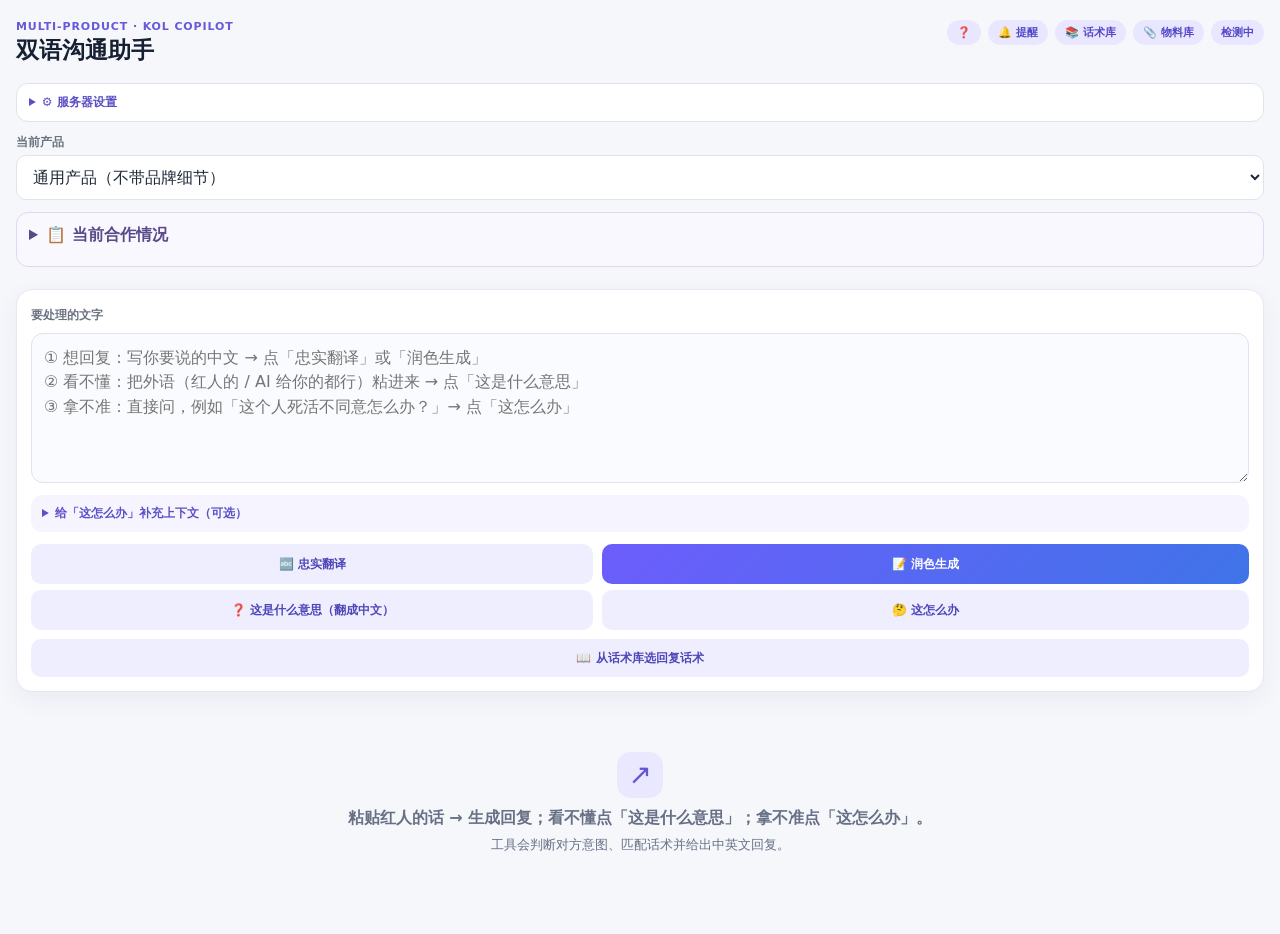
==== bilingual-extension/sidepanel.html @ 1e160b36 "回复改回"忠实翻译/润色生成"(不脑补)+这是什么意思=纯翻译 - 删"生成双语回复"(自动抓上下文会脑补)和"读取选中" - 换回「🔤忠实翻译」「📝润色生成」：只把你写的中文翻成外语，不自动抓对话、" ====
<!doctype html>
<html lang="zh-CN">
  <head>
    <meta charset="utf-8" />
    <meta name="viewport" content="width=device-width, initial-scale=1" />
    <title>KOL 双语沟通助手</title>
    <link rel="stylesheet" href="sidepanel.css" />
  </head>
  <body>
    <main>
      <header>
        <div>
          <p class="eyebrow">Multi-product · KOL Copilot</p>
          <h1>双语沟通助手</h1>
        </div>
        <div class="header-actions">
          <button id="open-guide" class="status archive-entry" title="新手怎么用">❓</button>
          <button id="open-reminders" class="status archive-entry" title="待回复 / 待跟进 / 待办提醒">🔔 提醒</button>
          <button id="open-archive" class="status archive-entry" title="查看已保存的话术库">📚 话术库</button>
          <button id="open-assets" class="status archive-entry" title="logo / 教程图 / 链接等物料">📎 物料库</button>
          <button id="service-status" class="status" title="点击重新检测">检测中</button>
        </div>
      </header>

      <details class="server-settings">
        <summary>⚙️ 服务器设置</summary>
        <label for="server-address">服务地址</label>
        <input id="server-address" type="text" placeholder="http://127.0.0.1:3210 或 http://你的VPS:3210" />
        <label for="server-token">团队口令（VPS 部署时填，本机单人可留空）</label>
        <input id="server-token" type="password" placeholder="团队共享口令" />
        <label for="server-admin">管理员口令（只有管理员填，填了才能编辑/删除话术）</label>
        <input id="server-admin" type="password" placeholder="留空＝普通成员，只能新增和查看" />
        <button id="save-server" type="button" class="primary">保存并连接</button>
        <p id="server-settings-status" class="template-status hidden"></p>
      </details>

      <div class="product-bar">
        <label for="product">当前产品</label>
        <select id="product">
          <option value="generic">通用产品（不带品牌细节）</option>
        </select>
      </div>

      <section id="guide-card" class="guide-card hidden">
        <div class="guide-head">
          <strong>👋 新手指引 · 这工具怎么用</strong>
          <button id="guide-dismiss" type="button">知道了</button>
        </div>
        <p class="guide-intro">顶部三个板块，按场景选：</p>
        <ul class="guide-tabs">
          <li><b>📥 红人来消息</b>：对方发消息来、你要回复时用。<br />粘贴红人消息 →（可选写一句「你想怎么回复」）→ 点「分析并建议回复」→ 复制外语回复发出。不满意用「让 AI 改这条」继续调。</li>
          <li><b>📤 我主动发</b>：你主动去联系红人时用。<br />从话术库选现成话术、或在「我想说…」写一句中文，让 AI 润色成双语。</li>
          <li><b>💬 问 AI</b>：像 ChatGPT 一样随便问。<br />翻译、砍价思路、合作流程、这句啥意思、这个红人值不值得合作……</li>
        </ul>
        <p class="guide-tip">顶部还有：<b>📚 话术库</b>（已存好的话术）、<b>📎 物料库</b>（logo / 教程图 / 链接）、<b>❓</b>（再看本指引）。<br />⚠️ 紫色「内部处理建议」是给你自己看的，<b>别发给红人</b>。</p>
      </section>

      <section id="reminder-panel" class="reminder-panel hidden">
        <div class="reminder-head">
          <strong>🔔 提醒</strong>
          <div>
            <button id="reminder-popout" type="button">🪟 弹出清单窗口</button>
            <button id="reminder-close" type="button">收起</button>
          </div>
        </div>

        <details class="reminder-settings">
          <summary>⚙️ 身份设置（认我方 vs 红人）</summary>
          <label for="my-product">我是哪个产品的（话术默认这个）</label>
          <select id="my-product"></select>
          <label for="my-handle">我的 IG 用户名（登录后可自动认出，也可手填）</label>
          <input id="my-handle" type="text" placeholder="例如 recco_anna" />
          <label for="product-prefixes">产品前缀清单（逗号分隔，用来认同事）</label>
          <input id="product-prefixes" type="text" placeholder="recco, rythmix, aicatch, vivavideo" />
          <label class="reminder-toggle"><input id="reminder-enabled" type="checkbox" checked /> 开启提醒采集（IG 私信页搭便车读屏）</label>
          <button id="save-reminder-settings" type="button" class="primary">保存设置</button>
          <p id="reminder-settings-status" class="template-status hidden"></p>
        </details>

        <div class="reminder-add reminder-smart">
          <input id="todo-smart" type="text" placeholder="打一句话，AI 帮你定时间：5天后小树枝交稿 / 明天下午3点催 @Anna" />
          <button id="add-todo-smart" type="button" class="primary">🪄 智能加</button>
        </div>
        <details class="todo-manual">
          <summary>或手动填</summary>
          <div class="reminder-add">
            <input id="todo-text" type="text" placeholder="事项，例如：给 @Anna 发新品" />
            <input id="todo-due" type="datetime-local" />
            <button id="add-todo" type="button" class="secondary">＋ 加待办</button>
          </div>
        </details>

        <div id="reminder-list" class="reminder-list">
          <p class="reminder-empty">暂无提醒。打开 IG 私信刷一刷，这里会自动出现「待回复 / 待跟进」。</p>
        </div>

        <details class="reminder-muted">
          <summary>🔕 已静音的群</summary>
          <div id="muted-list" class="muted-list"></div>
        </details>
      </section>

      <nav class="mode-tabs">
        <button id="tab-reactive" class="mode-tab active" type="button" data-mode="reactive">📥 红人来消息</button>
        <button id="tab-proactive" class="mode-tab" type="button" data-mode="proactive">📤 我主动发</button>
        <button id="tab-chat" class="mode-tab" type="button" data-mode="chat">💬 问 AI</button>
      </nav>

      <!-- ===================== 板块 A：红人来消息 ===================== -->
      <section id="panel-reactive" class="mode-panel">
        <details id="coop-card" class="coop-card">
          <summary>📋 当前合作情况</summary>

          <div class="coop-step">① 导入对话（像截图一样，一段段抓）</div>
          <p class="coop-tip">在 IG 里滚到对话最上面 → 点「抓取这屏」→ 往下滚一点 → 再点 → 一直到底。每点一次把这一屏加进来（重复的会自动去掉）。</p>
          <div class="coop-actions">
            <button id="coop-grab" type="button" class="primary">📸 抓取这屏</button>
            <button id="coop-clear" type="button" class="secondary">清空</button>
            <button id="coop-done" type="button" class="coop-done-btn">✅ 已完结·不再提醒</button>
          </div>
          <textarea id="coop-import" rows="4" placeholder="一段段抓进来的对话会显示在这（也可以自己复制粘贴）。"></textarea>

          <div class="coop-step">② 生成 / 更新进展</div>
          <div class="coop-actions">
            <button id="coop-refresh" type="button" class="primary">🔄 总结成进展清单</button>
            <span id="coop-meta" class="coop-meta"></span>
          </div>

          <div class="coop-step">
            ③ 合作进展
            <button id="coop-edit" type="button" class="coop-edit-btn">✏️ 改</button>
          </div>
          <div id="coop-rendered" class="coop-rendered"><span class="coop-empty">还没有进展，先抓取对话→总结。</span></div>
          <textarea id="coop-text" class="hidden" rows="9" placeholder="一行一条，开头用 ✅ 或 ⬜；改完点上面「✏️ 改」收起。"></textarea>
        </details>

        <section class="input-card">
          <label for="message">要处理的文字</label>
          <textarea id="message" rows="5" placeholder="① 想回复：写你要说的中文 → 点「忠实翻译」或「润色生成」&#10;② 看不懂：把外语（红人的 / AI 给你的都行）粘进来 → 点「这是什么意思」&#10;③ 拿不准：直接问，例如「这个人死活不同意怎么办？」→ 点「这怎么办」"></textarea>
          <input id="operator-goal" type="text" class="hidden" />
          <details class="context-box">
            <summary>给「这怎么办」补充上下文（可选）</summary>
            <label for="context">「这怎么办」会自动看当前对话；想更准可把对话粘进来</label>
            <textarea id="context" rows="4" placeholder="把对话整段复制粘贴到这里……（仅「这怎么办」用；翻译/生成不会自动抓上下文）"></textarea>
          </details>
          <div class="button-row">
            <button id="do-faithful" class="secondary">🔤 忠实翻译</button>
            <button id="do-polish" class="primary">📝 润色生成</button>
          </div>
          <div class="button-row ask-row">
            <button id="ask-meaning" class="secondary">❓ 这是什么意思（翻成中文）</button>
            <button id="ask-howto" class="secondary">🤔 这怎么办</button>
          </div>
          <button id="open-playbook-reactive" class="secondary playbook-entry" type="button">📖 从话术库选回复话术</button>
          <p id="request-error" class="request-error hidden"></p>
          <section id="ask-answer" class="ask-answer hidden">
            <div class="card-heading">
              <span class="card-label">🤖 AI 回答</span>
              <button id="ask-copy" class="secondary" type="button">复制</button>
            </div>
            <div id="ask-answer-text" class="ask-answer-text"></div>
          </section>
        </section>

        <section id="empty-state" class="empty-state">
          <div class="empty-icon">↗</div>
          <p>粘贴红人的话 → 生成回复；看不懂点「这是什么意思」；拿不准点「这怎么办」。</p>
          <small>工具会判断对方意图、匹配话术并给出中英文回复。</small>
        </section>

        <section id="result" class="result hidden">
          <!-- 1. 双语回复（置顶 · 左右分屏 · 选句高亮） -->
          <article class="card bilingual-card">
            <div class="card-heading">
              <span class="card-label">双语回复</span>
              <div class="heading-buttons">
                <button class="save-trigger secondary" type="button">保存为话术</button>
                <button data-copy-value="reply-target">复制外语</button>
              </div>
            </div>
            <div class="bi-split-head"><span>外语（可改）</span><span>中文对照</span></div>
            <div id="bi-split" class="bi-split"></div>
            <div class="reply-toolbar">
              <label class="reply-language-label">回复语言
                <select id="reply-language" class="reply-language-select">
                  <option value="">自动（跟随红人语言）</option>
                  <option value="英语">英语</option>
                  <option value="日语">日语</option>
                  <option value="韩语">韩语</option>
                  <option value="繁体中文">繁中（台湾）</option>
                  <option value="土耳其语">土耳其语</option>
                  <option value="西班牙语">西班牙语</option>
                  <option value="葡萄牙语">葡萄牙语</option>
                  <option value="意大利语">意大利语</option>
                  <option value="德语">德语</option>
                  <option value="法语">法语</option>
                  <option value="俄语">俄语</option>
                  <option value="阿拉伯语">阿拉伯语</option>
                  <option value="泰语">泰语</option>
                </select>
              </label>
            </div>
            <!-- 数据载体（隐藏）：供复制/保存/改写复用 -->
            <textarea id="reply-target" class="hidden"></textarea>
            <textarea id="reply-zh" class="hidden"></textarea>
          </article>

          <!-- 2. 改写 / 写中文意图（合并原来的润色 + 逐句改） -->
          <article class="card rewrite-card">
            <span class="card-label">想改？写一句（中文）</span>
            <textarea id="rewrite-box" rows="2" placeholder="例如：太长了精简一点 / 语气更热情 / 主语翻反了，是对方让我发发票 / 别提价格。也可以直接写你的中文意图让 AI 生成。"></textarea>
            <button id="rewrite-go" class="editor-tool primary">让 AI 改 / 生成双语</button>
            <p id="rewrite-status" class="refine-status hidden"></p>
          </article>

          <!-- 3. 分析 & 内部提醒（后台加载 · 默认折叠在下） -->
          <details id="analysis-block" class="analysis-block hidden">
            <summary id="analysis-summary">识别 & 内部提醒</summary>

            <div class="summary-grid">
              <article><span>识别语言</span><strong id="language"></strong></article>
              <article><span>合作阶段</span><strong id="stage"></strong></article>
            </div>

            <article class="card">
              <span class="card-label">对方意图</span>
              <h2 id="intent"></h2>
              <p id="interpretation"></p>
              <p id="implied-meaning" class="implied-meaning"></p>
            </article>

            <article id="mentioned-items-card" class="mentioned-card hidden">
              <span class="card-label">对方新提到的事项</span>
              <div id="mentioned-items"></div>
            </article>

            <article id="internal-guidance" class="internal-card">
              <div class="internal-heading">
                <span id="internal-level">内部处理建议</span>
                <strong>禁止外发</strong>
              </div>
              <p id="internal-explanation"></p>
              <div id="tl-question-box" class="internal-section hidden">
                <span>建议询问 TL</span>
                <p id="tl-question"></p>
                <button data-copy="tl-question">复制给 TL</button>
              </div>
              <div id="temporary-reply-box" class="internal-section hidden">
                <span>等待确认期间，可先回复红人</span>
                <p id="temporary-reply-target"></p>
                <small id="temporary-reply-chinese"></small>
                <button data-copy="temporary-reply-target">复制临时回复</button>
              </div>
              <ul id="operator-reminders"></ul>
            </article>

            <article class="risk-card">
              <span>发送前风险</span>
              <p id="risk"></p>
            </article>

            <details class="card alternatives">
              <summary>查看备选回复</summary>
              <p id="alternative-target"></p>
              <div class="divider"></div>
              <p id="alternative-zh"></p>
            </details>

            <article id="missing-card" class="card hidden">
              <span class="card-label">需要填写的变量</span>
              <ul id="missing-information"></ul>
            </article>
          </details>

          <section class="archive-actions">
            <button id="save-scenario" class="primary">保存为确认话术</button>
          </section>
        </section>
      </section>

      <!-- ===================== 板块 B：我主动发 ===================== -->
      <section id="panel-proactive" class="mode-panel hidden">
        <div class="proactive-language-bar">
          <label for="target-language">输出语言</label>
          <select id="target-language" class="language-select">
            <option value="英语">英语</option>
            <option value="日语">日语</option>
            <option value="韩语">韩语</option>
            <option value="繁体中文">繁中（台湾）</option>
            <option value="土耳其语">土耳其语</option>
            <option value="西班牙语">西班牙语</option>
            <option value="葡萄牙语">葡萄牙语</option>
            <option value="意大利语">意大利语</option>
            <option value="德语">德语</option>
            <option value="法语">法语</option>
            <option value="俄语">俄语</option>
            <option value="阿拉伯语">阿拉伯语</option>
            <option value="泰语">泰语</option>
          </select>
        </div>

        <section class="free-intent-card">
          <span class="card-label">我想说……</span>
          <textarea id="free-intent" rows="4" placeholder="写你想说的话。已经是成稿就用「忠实翻译」；只是大概意思就用「润色生成」让 AI 加工"></textarea>
          <div class="button-row">
            <button id="free-faithful" class="secondary">忠实翻译</button>
            <button id="generate-free" class="primary">润色生成</button>
          </div>
          <small class="editor-tip">忠实翻译＝一字不改照翻（不加问候/收尾）；润色生成＝AI 加工成自然口语回复。</small>
          <p id="free-status" class="template-status hidden"></p>
        </section>

        <details class="template-fold">
          <summary>📖 从话术库选话术（点开）</summary>

          <section class="quick-template-card">
            <span class="card-label">按场景生成</span>
            <div class="template-select-grid">
              <div>
                <label for="template-category-select">场景分类</label>
                <select id="template-category-select"></select>
              </div>
              <div>
                <label for="template-select">具体话术</label>
                <select id="template-select"></select>
              </div>
            </div>
            <p id="template-description" class="template-description"></p>
            <div id="template-variables" class="template-variables hidden"></div>
            <button id="generate-template" class="primary generate-template hidden">生成这条话术</button>
            <p id="template-status" class="template-status hidden"></p>
          </section>

          <section class="free-intent-card">
            <span class="card-label">从已存话术原文里挑</span>
            <button id="open-playbook-proactive" class="primary" type="button">📖 打开话术库选话术</button>
          </section>
        </details>

        <section id="result-pro" class="result hidden">
          <article class="card reply-card">
            <div class="card-heading">
              <span class="card-label">外语回复</span>
              <div class="heading-buttons">
                <button class="save-trigger-pro secondary" type="button">保存为话术</button>
                <button data-copy-value="reply-target-pro">复制</button>
              </div>
            </div>
            <textarea id="reply-target-pro" class="reply-editor" rows="6" placeholder="外语回复"></textarea>
            <button id="translate-pro" class="editor-tool">外语 → 中文回译核对</button>
          </article>

          <article class="card">
            <div class="card-heading">
              <span class="card-label">中文对照（核对用）</span>
              <button data-copy-value="reply-zh-pro">复制</button>
            </div>
            <textarea id="reply-zh-pro" class="reply-editor" rows="6" placeholder="中文对照"></textarea>
          </article>

          <article class="card rewrite-card">
            <span class="card-label">想改？告诉 AI 怎么改</span>
            <textarea id="rewrite-box-pro" rows="2" placeholder="例如：太长了精简一点 / 语气更热情 / 换个说法 / 别提价格"></textarea>
            <button id="rewrite-go-pro" class="editor-tool primary">让 AI 改这条</button>
            <p id="rewrite-status-pro" class="refine-status hidden"></p>
          </article>

          <article id="missing-card-pro" class="card hidden">
            <span class="card-label">需要填写的变量</span>
            <ul id="missing-information-pro"></ul>
          </article>

          <p class="reply-hint">发送前请点「外语 → 中文回译核对」，确认外语意思没有出错。</p>
        </section>
      </section>

      <!-- ===================== 板块 C：问 AI ===================== -->
      <section id="panel-chat" class="mode-panel hidden">
        <div id="chat-messages" class="chat-messages">
          <p class="chat-hint">问我任何问题：翻译、砍价思路、合作流程、某句话怎么说、某个红人值不值得合作……像聊天一样问就行。</p>
        </div>
        <textarea id="chat-input" rows="3" placeholder="例如：泰语里委婉拒绝涨价怎么说？这条红人消息是什么意思？"></textarea>
        <div class="button-row">
          <button id="chat-clear" class="secondary" type="button">清空</button>
          <button id="chat-send" class="primary" type="button">发送</button>
        </div>
      </section>

      <section id="assets-panel" class="archive-panel hidden">
        <div class="card-heading">
          <div>
            <span class="card-label">物料库</span>
            <h2>logo / 教程图 / 链接</h2>
          </div>
          <button id="new-asset" class="secondary" type="button">+ 上传物料</button>
        </div>
        <select id="assets-product"></select>
        <div id="asset-form" class="archive-new-form hidden"></div>
        <div id="assets-list"></div>
      </section>

      <!-- ===================== 共用：话术库 + 保存弹窗 ===================== -->
      <section id="archive-panel" class="archive-panel hidden">
        <div class="card-heading">
          <div>
            <span class="card-label">话术库</span>
            <h2>已确认场景</h2>
          </div>
          <div class="heading-buttons">
            <button id="new-archive" class="secondary" type="button">+ 新增</button>
            <button id="import-archive" class="secondary" type="button">导入</button>
            <button id="export-archive" class="secondary" type="button">导出备份</button>
          </div>
        </div>
        <input id="import-file" type="file" accept="application/json,.json" hidden />
        <input id="archive-search" type="search" placeholder="搜索场景、回复或备注" />
        <div id="new-archive-form" class="archive-new-form hidden"></div>
        <div id="archive-list"></div>
      </section>

      <dialog id="playbook-dialog">
        <div class="playbook-head">
          <h2>选话术</h2>
          <button id="playbook-close" class="secondary" type="button">关闭</button>
        </div>
        <div class="playbook-filters">
          <select id="playbook-product"></select>
          <select id="playbook-stage"></select>
        </div>
        <input id="playbook-search" class="playbook-search" type="search" placeholder="搜场景或内容关键词" />
        <div id="playbook-list" class="playbook-list"></div>
      </dialog>

      <dialog id="save-dialog">
        <form method="dialog" id="save-form">
          <h2>保存为确认话术</h2>
          <div id="save-preview" class="save-preview">
            <span class="save-preview-label">本次将保存以下内容</span>
            <dl>
              <dt>外语回复</dt>
              <dd id="preview-target">—</dd>
              <dt>中文回复</dt>
              <dd id="preview-chinese">—</dd>
            </dl>
          </div>
          <label for="scene-name">场景名称</label>
          <input id="scene-name" required placeholder="例如：突然要求提供付款结算文件" />
          <label for="scene-notes">运营备注</label>
          <textarea id="scene-notes" rows="3" placeholder="TL 最终确认、适用条件或注意事项"></textarea>
          <div class="dialog-actions">
            <button id="cancel-save" type="button" class="secondary">取消</button>
            <button id="confirm-save" value="default" class="primary">确认保存</button>
          </div>
        </form>
      </dialog>
    </main>
    <script src="knowledge.js"></script>
    <script src="sidepanel.js"></script>
  </body>
</html>
---- bilingual-extension/sidepanel.css ----
:root {
  color-scheme: light;
  font-family: Inter, "PingFang SC", "Microsoft YaHei", system-ui, sans-serif;
  color: #172033;
  background: #f5f7fb;
}

* { box-sizing: border-box; }
body { margin: 0; min-width: 320px; }
main { padding: 20px 16px 32px; }
header { display: flex; align-items: flex-start; justify-content: space-between; margin-bottom: 18px; }
.eyebrow { margin: 0 0 4px; color: #6759d9; font-size: 11px; font-weight: 800; letter-spacing: .08em; text-transform: uppercase; }
h1 { margin: 0; font-size: 23px; line-height: 1.2; }
.header-actions { display: flex; gap: 7px; align-items: center; }
.server-settings { margin-bottom: 12px; padding: 10px 12px; border: 1px solid #dfe3ed; border-radius: 12px; background: #fff; }
.server-settings summary { cursor: pointer; color: #5b50c6; font-size: 12px; font-weight: 700; }
.server-settings label { display: block; margin-top: 10px; }
.server-settings button { width: 100%; min-height: 38px; margin-top: 4px; }
.product-bar { margin-bottom: 12px; }
.product-bar label { display: block; margin-bottom: 4px; }
.product-bar select { margin: 0; }
.mode-tabs { display: grid; grid-template-columns: 1fr 1fr 1fr; gap: 5px; margin-bottom: 14px; padding: 4px; border-radius: 13px; background: #ecebff; }
.mode-tab { min-height: 40px; padding: 0 4px; color: #6b6593; background: transparent; font-size: 12px; }
.mode-tab.active { color: #4034a6; background: #fff; box-shadow: 0 4px 12px rgba(40,49,82,.1); }
.mode-panel { display: grid; gap: 12px; }
.guide-card { padding: 13px 14px; border: 1px solid #cfe0ff; border-radius: 14px; background: linear-gradient(180deg,#f3f8ff,#eef4ff); }
.guide-head { display: flex; align-items: center; justify-content: space-between; }
.guide-head strong { font-size: 14px; color: #2b4a7a; }
.guide-head button { padding: 6px 11px; color: #fff; background: linear-gradient(135deg,#6d5dfc,#3f74e8); border-radius: 9px; }
.guide-card ol { margin: 9px 0 0; padding-left: 20px; }
.guide-card li { margin: 5px 0; font-size: 12.5px; line-height: 1.55; color: #2c3852; }
.guide-intro { margin: 9px 0 0; color: #2b4a7a; font-size: 12.5px; font-weight: 700; }
.guide-tabs { margin: 6px 0 0; padding-left: 18px; }
.guide-tabs li { margin: 7px 0; font-size: 12.5px; line-height: 1.55; color: #2c3852; }
.guide-tip { margin: 9px 0 0; padding-top: 9px; border-top: 1px dashed #c3d6f5; color: #4a5874; font-size: 11.5px; line-height: 1.6; }
.proactive-language-bar { display: flex; align-items: center; gap: 10px; padding: 10px 12px; border: 1px solid #dcd8ff; border-radius: 13px; background: #faf9ff; }
.proactive-language-bar label { flex-shrink: 0; }
.proactive-language-bar select { margin: 0; }
.free-intent-card { padding: 14px; border: 1px solid #dcd8ff; border-radius: 16px; background: linear-gradient(180deg,#fff,#faf9ff); box-shadow: 0 8px 24px rgba(40,49,82,.06); }
.free-intent-card h2 { margin: 4px 0 8px; font-size: 16px; }
.free-intent-card button { width: 100%; min-height: 40px; }
.reply-hint { margin: 4px 2px 0; color: #81879a; font-size: 11px; line-height: 1.5; }
.goal-label { display: block; margin-top: 2px; }
.refine-card { border-color: #cfe3ff; background: linear-gradient(180deg,#fff,#f5f9ff); }
.refine-card textarea { margin: 9px 0 8px; }
.refine-card .editor-tool { width: 100%; min-height: 38px; }
.refine-status { margin: 8px 0 0; font-size: 12px; color: #137344; font-weight: 700; line-height: 1.5; }
.refine-status.error { color: #b42318; }
.reply-editor.flash { border-color: #7769ea; box-shadow: 0 0 0 3px rgba(119,105,234,.28); }
.chat-messages { min-height: 220px; max-height: 56vh; overflow-y: auto; padding: 12px; border: 1px solid #e5e8f1; border-radius: 14px; background: #fff; }
.chat-hint { margin: 0; color: #858196; font-size: 12px; line-height: 1.6; }
.chat-bubble { max-width: 88%; margin: 8px 0; padding: 9px 12px; border-radius: 13px; font-size: 13px; line-height: 1.6; white-space: pre-wrap; word-break: break-word; }
.chat-bubble.user { margin-left: auto; color: #fff; background: linear-gradient(135deg,#6d5dfc,#3f74e8); border-bottom-right-radius: 4px; }
.chat-bubble.assistant { margin-right: auto; color: #2c3852; background: #f1f2f8; border-bottom-left-radius: 4px; }
.align-list { margin-top: 4px; }
.align-row { display: grid; grid-template-columns: 1fr 1fr; gap: 8px; margin-top: 5px; padding: 8px 9px; border-radius: 9px; background: #f5f6fa; transition: background .12s; }
.align-row:first-child { margin-top: 6px; }
.align-row:hover { background: #e6eefb; }
.align-target { margin: 0; color: #20283a; font-size: 12.5px; line-height: 1.5; }
.align-chinese { margin: 0; padding: 1px 4px; border-radius: 5px; color: #5b6478; font-size: 12px; line-height: 1.5; transition: background .12s, color .12s, box-shadow .12s; }
.align-row:hover .align-chinese { color: #5a4a12; background: #fff4cc; box-shadow: 0 0 0 2px #ffe49e; }
.align-head { background: transparent; padding-bottom: 2px; }
.align-head:hover { background: transparent; }
.align-head .align-target, .align-head .align-chinese { color: #6b7280; font-size: 11px; font-weight: 700; }
.align-head:hover .align-chinese { color: #6b7280; background: transparent; box-shadow: none; }
.more-tools > summary { cursor: pointer; padding: 11px 14px; border: 1px solid #dcd8ff; border-radius: 14px; background: #faf9ff; color: #5b50c6; font-size: 13px; font-weight: 700; }
.more-tools[open] > summary { margin-bottom: 10px; }
.more-tools > article { margin-top: 10px; }
.more-tools > article:first-of-type { margin-top: 0; }
.status { padding: 7px 10px; border-radius: 999px; background: #e9e7ff; color: #5448c8; font-size: 11px; font-weight: 700; }
.archive-entry { cursor: pointer; }
.status.online { background: #e2f8ec; color: #137344; }
.status.offline { background: #fff0e8; color: #a64918; }
.input-card, .card, .summary-grid article { border: 1px solid #e5e8f1; border-radius: 16px; background: #fff; box-shadow: 0 8px 24px rgba(40,49,82,.06); }
.input-card { padding: 14px; }
.quick-template-card { margin-bottom: 12px; padding: 14px; border: 1px solid #dcd8ff; border-radius: 16px; background: linear-gradient(180deg,#fff,#faf9ff); box-shadow: 0 8px 24px rgba(40,49,82,.06); }
.quick-template-card h2 { margin: 4px 0 0; font-size: 16px; }
.language-select { width: auto; min-width: 88px; margin: 0; padding: 8px 9px; font-size: 11px; }
.template-select-grid { display: grid; grid-template-columns: 1fr 1fr; gap: 8px; margin-top: 12px; }
.template-select-grid label { display: block; margin-bottom: 4px; }
.template-select-grid select { margin: 0; padding: 9px; font-size: 11px; }
.template-description { min-height: 17px; margin: 8px 2px 0; color: #858196; font-size: 10px; line-height: 1.45; }
.template-variables { margin-top: 10px; padding: 10px; border-radius: 11px; background: #f6f5ff; }
.template-variables label { display: block; margin-top: 7px; }
.template-variables label:first-child { margin-top: 0; }
.template-variables input { margin-bottom: 5px; background: #fff; }
.generate-template { width: 100%; min-height: 40px; margin-top: 9px; }
.template-status { margin: 8px 0 0; color: #70689a; font-size: 11px; line-height: 1.4; }
.ask-card { margin-top: 12px; padding: 14px; border: 1px solid #dcd8ff; border-radius: 16px; background: #fff; box-shadow: 0 8px 24px rgba(40,49,82,.06); }
.ask-card small { color: #8a8fa1; font-size: 10px; }
.ask-button { width: 100%; min-height: 38px; }
.ask-answer { margin: 11px 0 0; padding: 11px; border-radius: 11px; background: #f5f4ff; color: #30384d; font-size: 13px; line-height: 1.65; white-space: pre-wrap; }
label, .card-label, .summary-grid span, .risk-card span { color: #6b7280; font-size: 12px; font-weight: 700; }
textarea { display: block; width: 100%; margin: 9px 0 12px; padding: 12px; resize: vertical; border: 1px solid #dfe3ed; border-radius: 12px; outline: none; color: #20283a; background: #fafbfe; font: inherit; line-height: 1.55; }
textarea:focus { border-color: #7769ea; box-shadow: 0 0 0 3px rgba(119,105,234,.12); }
input { width: 100%; margin: 7px 0 12px; padding: 11px 12px; border: 1px solid #dfe3ed; border-radius: 10px; outline: none; font: inherit; }
select { width: 100%; margin: 7px 0 12px; padding: 11px 12px; border: 1px solid #dfe3ed; border-radius: 10px; background: #fff; color: #20283a; font: inherit; }
input:focus { border-color: #7769ea; box-shadow: 0 0 0 3px rgba(119,105,234,.12); }
.context-box { margin: 0 0 12px; padding: 10px 11px; border-radius: 11px; background: #f6f5ff; }
.context-box summary, .alternatives summary { cursor: pointer; color: #5b50c6; font-size: 12px; font-weight: 700; }
.context-box label { display: block; margin-top: 10px; }
.context-box textarea { background: #fff; }
.button-row { display: grid; grid-template-columns: 1fr 1.15fr; gap: 9px; }
button { border: 0; border-radius: 10px; cursor: pointer; font: 700 12px/1 system-ui, sans-serif; }
.button-row button { min-height: 40px; padding: 0 10px; }
.primary { color: #fff; background: linear-gradient(135deg, #6d5dfc, #3f74e8); }
.secondary { color: #4f46b8; background: #efeeff; }
.empty-state { padding: 48px 18px; text-align: center; color: #687086; }
.empty-state p { margin: 10px 0 5px; font-weight: 700; }
.empty-icon { margin: auto; width: 46px; height: 46px; border-radius: 14px; color: #6256d6; background: #eae8ff; font-size: 28px; line-height: 46px; }
.result { display: grid; gap: 11px; margin-top: 14px; }
.hidden { display: none; }
.request-error { margin: 10px 2px 0; color: #b42318; font-size: 12px; line-height: 1.45; }
.summary-grid { display: grid; grid-template-columns: 1fr 1fr; gap: 10px; }
.summary-grid article { padding: 12px; }
.summary-grid strong { display: block; margin-top: 5px; font-size: 13px; }
.card { padding: 14px; }
.card h2 { margin: 7px 0 8px; font-size: 15px; }
.card p, .risk-card p { margin: 7px 0 0; font-size: 13px; line-height: 1.65; white-space: pre-wrap; }
.reply-card { border-color: #dcd8ff; background: linear-gradient(180deg, #fff, #faf9ff); }
.reply-editor { min-height: 118px; margin-bottom: 8px; background: #fff; }
.editor-tool { width: 100%; min-height: 38px; padding: 0 10px; color: #5b50c6; background: #efedff; }
.editor-tool.primary { color: #fff; background: linear-gradient(135deg, #6d5dfc, #3f74e8); }
.editor-tip { display: block; margin-top: 7px; color: #81879a; font-size: 10px; line-height: 1.45; }
.card-heading { display: flex; align-items: center; justify-content: space-between; gap: 8px; }
.card-heading button { padding: 6px 9px; color: #5b50c6; background: #efedff; }
.heading-buttons { display: flex; gap: 6px; flex-shrink: 0; flex-wrap: wrap; justify-content: flex-end; }
.archive-new-form { margin: 4px 0 10px; }
.playbook-entry { width: 100%; min-height: 38px; margin-top: 9px; }
#playbook-dialog { width: min(420px, calc(100vw - 24px)); max-height: 86vh; padding: 16px; overflow-y: auto; }
.playbook-head { display: flex; align-items: center; justify-content: space-between; }
.playbook-head h2 { margin: 0; font-size: 18px; }
.playbook-head button { padding: 6px 12px; }
.playbook-filters { display: grid; grid-template-columns: 1fr 1fr; gap: 8px; margin: 12px 0 8px; }
.playbook-filters select { margin: 0; }
.playbook-search { margin: 0 0 12px; }
.playbook-langs { display: flex; flex-wrap: wrap; gap: 6px; margin: 8px 0; }
.lang-chip { padding: 6px 11px; color: #5b50c6; background: #efedff; border-radius: 999px; }
.lang-chip.active { color: #fff; background: linear-gradient(135deg, #6d5dfc, #3f74e8); }
.playbook-vars { margin: 6px 0; padding: 10px; border-radius: 11px; background: #f6f5ff; }
.playbook-vars label { display: block; margin-top: 7px; }
.playbook-vars label:first-child { margin-top: 0; }
.playbook-vars input { margin-bottom: 4px; background: #fff; }
.playbook-preview { margin: 8px 0; padding: 10px; max-height: 200px; overflow-y: auto; border-radius: 10px; background: #f5f6fa; color: #30384d; font-size: 12px; line-height: 1.6; white-space: pre-wrap; }
.heading-buttons .save-trigger { color: #4f46b8; background: #e6e3ff; }
.reply-toolbar { display: flex; gap: 8px; align-items: flex-end; }
.reply-toolbar .editor-tool { flex: 1; }
.reply-language-label { display: flex; flex-direction: column; gap: 4px; flex-shrink: 0; font-size: 10px; }
.reply-language-select { width: auto; min-width: 120px; margin: 0; padding: 8px 9px; font-size: 11px; }
.save-preview { margin: 0 0 14px; padding: 11px; border-radius: 11px; background: #f5f4ff; }
.save-preview-label { color: #6b7280; font-size: 11px; font-weight: 700; }
.save-preview dl { margin: 8px 0 0; }
.save-preview dt { color: #6b7280; font-size: 11px; font-weight: 700; }
.save-preview dd { margin: 3px 0 9px; color: #30384d; font-size: 12px; line-height: 1.5; max-height: 66px; overflow-y: auto; white-space: pre-wrap; }
.save-preview dd:last-child { margin-bottom: 0; }
.risk-card { padding: 13px 14px; border: 1px solid #f2d68d; border-radius: 14px; background: #fff9e9; }
.risk-card span { color: #8b6414; }
.implied-meaning { padding: 9px 10px; border-radius: 10px; background: #f5f6fa; color: #4b5565; }
.mentioned-card { padding: 14px; border: 1px solid #f0cf8c; border-radius: 14px; background: #fffbef; }
.mentioned-item { margin-top: 10px; padding-top: 10px; border-top: 1px dashed #e4c477; }
.mentioned-item:first-child { border-top: 0; padding-top: 0; }
.mentioned-item h3 { margin: 0 0 5px; color: #5d4616; font-size: 14px; }
.mentioned-item p { margin: 4px 0; color: #555d6e; font-size: 12px; line-height: 1.55; }
.mentioned-item .context-status { color: #9a6511; font-weight: 700; }
.internal-card { padding: 14px; border: 1px solid #f0bd69; border-radius: 14px; background: #fff8e8; }
.internal-card.block { border-color: #e68a85; background: #fff0ef; }
.internal-card.info { border-color: #a9c8ed; background: #f0f7ff; }
.internal-heading { display: flex; align-items: center; justify-content: space-between; }
.internal-heading span { color: #805b16; font-size: 12px; font-weight: 800; }
.internal-heading strong { padding: 4px 7px; border-radius: 7px; background: #2f3542; color: #fff; font-size: 10px; }
.internal-card > p, .internal-section p { margin: 8px 0; font-size: 13px; line-height: 1.6; }
.internal-section { margin-top: 11px; padding-top: 11px; border-top: 1px dashed rgba(128,91,22,.3); }
.internal-section span { color: #805b16; font-size: 12px; font-weight: 800; }
.internal-section small { display: block; margin: 7px 0; color: #596174; line-height: 1.5; }
.internal-section button { padding: 7px 9px; color: #805b16; background: #f5dfae; }
#operator-reminders { margin: 9px 0 0; padding-left: 18px; font-size: 12px; line-height: 1.6; }
.archive-actions { display: grid; grid-template-columns: 1.15fr 1fr; gap: 9px; }
.archive-actions button { min-height: 40px; }
.archive-panel { margin-top: 14px; padding: 14px; border: 1px solid #dfe3ed; border-radius: 16px; background: #fff; }
.archive-panel h2 { margin: 4px 0 0; font-size: 16px; }
.archive-item { margin-top: 10px; padding: 11px; border: 1px solid #e6e8ef; border-radius: 12px; background: #fafbfe; }
.archive-item h3 { margin: 0 0 5px; font-size: 13px; }
.archive-item p { margin: 4px 0; color: #5c6475; font-size: 11px; line-height: 1.5; }
.archive-meta { color: #766ccf !important; }
.asset-thumb { display: block; max-width: 100%; max-height: 200px; margin: 8px 0; border: 1px solid #e6e8ef; border-radius: 10px; background: #fafbfe; }
.asset-video { display: block; width: 100%; max-height: 240px; margin: 8px 0; border-radius: 10px; background: #000; }
.asset-url { margin: 6px 0; color: #4f46b8; font-size: 12px; word-break: break-all; }
.asset-note { margin: 6px 0; color: #30384d; font-size: 12px; line-height: 1.55; white-space: pre-wrap; }
#assets-product { margin: 4px 0 10px; }
.archive-item-actions { display: flex; gap: 8px; margin-top: 9px; }
.archive-item-actions button { min-height: 34px; padding: 0 14px; }
.archive-delete { color: #b42318; background: #fdecea; }
.archive-item.editing label { display: block; margin-top: 8px; }
.archive-item.editing input, .archive-item.editing textarea { background: #fff; margin-bottom: 4px; }
dialog { width: min(360px, calc(100vw - 28px)); padding: 0; border: 0; border-radius: 16px; box-shadow: 0 22px 70px rgba(25,30,55,.25); }
dialog::backdrop { background: rgba(20,24,36,.4); }
#save-form { padding: 18px; }
#save-form h2 { margin: 0 0 14px; font-size: 18px; }
.dialog-actions { display: grid; grid-template-columns: 1fr 1fr; gap: 9px; margin-top: 6px; }
.dialog-actions button { min-height: 40px; }
.alternatives { color: #384056; }
.divider { height: 1px; margin: 11px 0; background: #e9ebf2; }
#missing-information { margin: 8px 0 0; padding-left: 19px; font-size: 13px; line-height: 1.6; }
.primary:disabled { cursor: wait; opacity: .65; }

/* ===== KOL 提醒面板 ===== */
.reminder-panel { margin: 10px 0; padding: 12px; border: 1px solid #e9ebf2; border-radius: 12px; background: #fbfcff; }
.reminder-panel.hidden { display: none; }
.reminder-head { display: flex; justify-content: space-between; align-items: center; margin-bottom: 8px; }
.reminder-head strong { font-size: 15px; }
.reminder-head button { border: none; background: #eef1f8; border-radius: 8px; padding: 4px 10px; cursor: pointer; }
.reminder-settings, .reminder-muted { margin: 8px 0; }
.reminder-settings summary, .reminder-muted summary { cursor: pointer; font-size: 13px; color: #5a6072; }
.reminder-settings label { display: block; margin: 8px 0 3px; font-size: 12px; color: #5a6072; }
.reminder-settings input[type="text"], .reminder-settings select { width: 100%; box-sizing: border-box; padding: 7px 9px; border: 1px solid #d8dced; border-radius: 8px; font-size: 13px; }
.reminder-toggle { display: flex; align-items: center; gap: 6px; margin-top: 10px; font-size: 13px; }
.reminder-toggle input { width: auto; }
.reminder-add { display: flex; flex-wrap: wrap; gap: 6px; margin: 10px 0; }
.reminder-add input[type="text"] { flex: 1 1 160px; padding: 7px 9px; border: 1px solid #d8dced; border-radius: 8px; font-size: 13px; }
.reminder-add input[type="datetime-local"] { flex: 0 0 auto; padding: 6px; border: 1px solid #d8dced; border-radius: 8px; font-size: 12px; }
.reminder-list { display: flex; flex-direction: column; gap: 8px; }
.reminder-empty { color: #8b90a0; font-size: 13px; }
.reminder-group-title { font-size: 12px; font-weight: 700; color: #5a6072; margin: 6px 0 2px; }
.reminder-card { border: 1px solid #e9ebf2; border-left: 3px solid #e0245e; border-radius: 10px; padding: 9px 11px; background: #fff; }
.reminder-card.follow { border-left-color: #d9a93c; }
.reminder-card.todo { border-left-color: #4a8cff; }
.reminder-card .rc-title { font-weight: 600; font-size: 14px; }
.reminder-card .rc-label { font-size: 13px; color: #384056; margin: 3px 0; }
.reminder-card .rc-meta { font-size: 11px; color: #8b90a0; }
.reminder-card .rc-ai { font-size: 12px; color: #6b4a9a; margin-top: 4px; }
.reminder-card .rc-actions { display: flex; flex-wrap: wrap; gap: 6px; margin-top: 7px; }
.reminder-card .rc-actions button { border: 1px solid #d8dced; background: #f4f6fb; border-radius: 999px; padding: 3px 9px; font-size: 12px; cursor: pointer; }
.reminder-card .rc-actions button:hover { background: #e8ecf6; }
.muted-list { display: flex; flex-direction: column; gap: 6px; margin-top: 6px; }
.muted-row { display: flex; justify-content: space-between; align-items: center; font-size: 12px; color: #5a6072; }
.muted-row button { border: 1px solid #d8dced; background: #f4f6fb; border-radius: 8px; padding: 2px 8px; cursor: pointer; }

/* ===== 双语回复左右分屏（Google翻译式，选句高亮） ===== */
.bilingual-card .bi-split-head { display: grid; grid-template-columns: 1fr 1fr; gap: 8px; font-size: 11px; color: #8b90a0; margin: 4px 0 4px; }
.bi-split { display: flex; flex-direction: column; gap: 2px; border: 1px solid #e9ebf2; border-radius: 10px; overflow: hidden; }
.bi-row { display: grid; grid-template-columns: 1fr 1fr; gap: 0; border-bottom: 1px solid #f0f2f8; }
.bi-row:last-child { border-bottom: none; }
.bi-row:hover { background: #eef4ff; }
.bi-cell { padding: 8px 10px; font-size: 14px; line-height: 1.5; min-height: 20px; word-break: break-word; }
.bi-target { border-right: 1px solid #f0f2f8; outline: none; }
.bi-target:focus { background: #fffceb; }
.bi-zh { color: #384056; background: #fafbfe; }
.bi-loading { padding: 16px; text-align: center; color: #8b90a0; font-size: 13px; }
.rewrite-card #rewrite-box { width: 100%; box-sizing: border-box; }
.template-fold { margin: 8px 0; }
.template-fold > summary { cursor: pointer; font-size: 13px; color: #5a6072; padding: 6px 0; }
.analysis-block { margin-top: 10px; }
.analysis-block > summary { cursor: pointer; font-weight: 600; color: #5a6072; padding: 6px 0; }
.reminder-smart { margin-bottom: 6px; }
.reminder-smart #todo-smart { flex: 1 1 100%; }
.todo-manual > summary { cursor: pointer; font-size: 12px; color: #8b90a0; padding: 2px 0 6px; }
.rewrite-card #rewrite-box-pro { width: 100%; box-sizing: border-box; }
/* 合作情况总结卡 */
.coop-card { margin-bottom: 10px; border: 1px solid #e0d6f5; border-radius: 12px; background: #faf8ff; padding: 4px 12px 12px; }
.coop-card > summary { cursor: pointer; font-weight: 600; color: #5a4a8a; padding: 8px 0; }
.coop-actions { display: flex; align-items: center; gap: 10px; margin: 4px 0 8px; }
.coop-meta { font-size: 11px; color: #8b90a0; }
#coop-text { width: 100%; box-sizing: border-box; border: 1px solid #d8cdf0; border-radius: 8px; padding: 8px; font-size: 13px; line-height: 1.6; }
.coop-paste { margin-top: 8px; }
.coop-paste > summary { cursor: pointer; font-size: 12px; color: #8b90a0; }
.coop-paste textarea { width: 100%; box-sizing: border-box; margin-top: 6px; border: 1px solid #d8dced; border-radius: 8px; padding: 7px; font-size: 13px; }
.coop-step { font-size: 12px; font-weight: 700; color: #6b5a9a; margin: 10px 0 4px; }
#coop-import { width: 100%; box-sizing: border-box; border: 1px solid #d8cdf0; border-radius: 8px; padding: 8px; font-size: 13px; line-height: 1.5; background: #fff; }
.coop-done-btn { border: 1px solid #cdb8f0; background: #f3edff; color: #5a4a8a; border-radius: 999px; padding: 4px 10px; font-size: 12px; cursor: pointer; }
.coop-done-btn:hover { background: #e9deff; }
/* 三合一：隐藏旧的三个 tab，单列展示 */
.mode-tabs { display: none !important; }
.ask-row { margin-top: 6px; }
.ask-answer { margin-top: 10px; padding: 10px 12px; border: 1px solid #d8cdf0; border-radius: 10px; background: #faf8ff; }
.ask-answer.hidden { display: none; }
.ask-answer-text { font-size: 14px; line-height: 1.7; color: #2a2440; white-space: pre-wrap; }
.coop-auto-note { font-size: 12px; color: #6b5a9a; background: #f3edff; border-radius: 8px; padding: 7px 10px; margin: 6px 0 4px; line-height: 1.6; }
/* 合作进展：渲染成可视清单 */
.coop-tip { font-size: 11px; color: #8b7fb0; line-height: 1.6; margin: 2px 0 6px; }
.coop-rendered { display: flex; flex-direction: column; gap: 4px; border: 1px solid #e6def7; border-radius: 10px; background: #fff; padding: 8px; min-height: 40px; }
.coop-rendered.hidden { display: none; }
.coop-empty { color: #a99fc4; font-size: 13px; }
.cl-row { font-size: 13px; line-height: 1.5; padding: 5px 8px; border-radius: 7px; border-left: 3px solid transparent; }
.cl-row.done { background: #eafaf0; border-left-color: #2bb673; color: #1c6b45; }
.cl-row.todo { background: #f4f5f8; border-left-color: #b9bfcc; color: #5a6072; }
.cl-row.na { background: #f7f7f9; border-left-color: #d8dce6; color: #9aa0ad; }
.cl-row.warn { background: #fff7e6; border-left-color: #e0a020; color: #8a5a00; font-weight: 600; }
.cl-row.plain { color: #384056; }
.coop-edit-btn { float: right; border: 1px solid #d8cdf0; background: #f3edff; color: #5a4a8a; border-radius: 999px; padding: 2px 10px; font-size: 11px; cursor: pointer; font-weight: 400; }
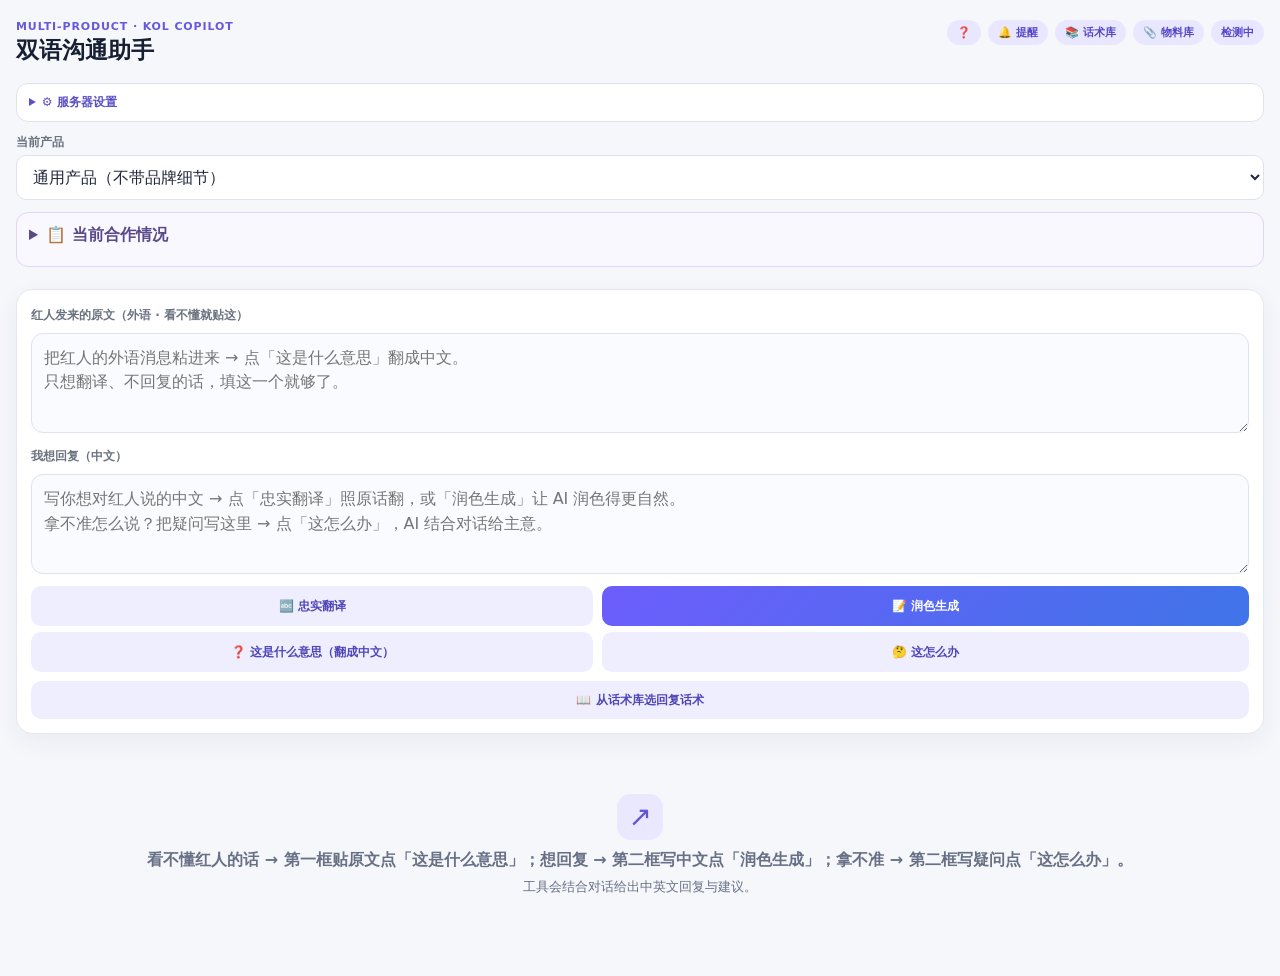
==== commit dfc61b2d: "回复输入区拆成两框：红人原文 + 我想回复，去掉上下文框 - 第一框「红人发来的原文」：贴外语 → 这是什么意思（翻成中文） - 第二框「我想回复（中文）」：写中文 → 忠实翻译 / 润色生成；   " ====
--- a/bilingual-extension/sidepanel.html
+++ b/bilingual-extension/sidepanel.html
@@ -135,14 +135,14 @@
         </details>
 
         <section class="input-card">
-          <label for="message">要处理的文字</label>
-          <textarea id="message" rows="5" placeholder="① 想回复：写你要说的中文 → 点「忠实翻译」或「润色生成」&#10;② 看不懂：把外语（红人的 / AI 给你的都行）粘进来 → 点「这是什么意思」&#10;③ 拿不准：直接问，例如「这个人死活不同意怎么办？」→ 点「这怎么办」"></textarea>
+          <label for="message">红人发来的原文（外语 · 看不懂就贴这）</label>
+          <textarea id="message" rows="3" placeholder="把红人的外语消息粘进来 → 点「这是什么意思」翻成中文。&#10;只想翻译、不回复的话，填这一个就够了。"></textarea>
+
+          <label for="reply-intent">我想回复（中文）</label>
+          <textarea id="reply-intent" rows="3" placeholder="写你想对红人说的中文 → 点「忠实翻译」照原话翻，或「润色生成」让 AI 润色得更自然。&#10;拿不准怎么说？把疑问写这里 → 点「这怎么办」，AI 结合对话给主意。"></textarea>
+
           <input id="operator-goal" type="text" class="hidden" />
-          <details class="context-box">
-            <summary>给「这怎么办」补充上下文（可选）</summary>
-            <label for="context">「这怎么办」会自动看当前对话；想更准可把对话粘进来</label>
-            <textarea id="context" rows="4" placeholder="把对话整段复制粘贴到这里……（仅「这怎么办」用；翻译/生成不会自动抓上下文）"></textarea>
-          </details>
+          <textarea id="context" class="hidden"></textarea>
           <div class="button-row">
             <button id="do-faithful" class="secondary">🔤 忠实翻译</button>
             <button id="do-polish" class="primary">📝 润色生成</button>
@@ -164,8 +164,8 @@
 
         <section id="empty-state" class="empty-state">
           <div class="empty-icon">↗</div>
-          <p>粘贴红人的话 → 生成回复；看不懂点「这是什么意思」；拿不准点「这怎么办」。</p>
-          <small>工具会判断对方意图、匹配话术并给出中英文回复。</small>
+          <p>看不懂红人的话 → 第一框贴原文点「这是什么意思」；想回复 → 第二框写中文点「润色生成」；拿不准 → 第二框写疑问点「这怎么办」。</p>
+          <small>工具会结合对话给出中英文回复与建议。</small>
         </section>
 
         <section id="result" class="result hidden">
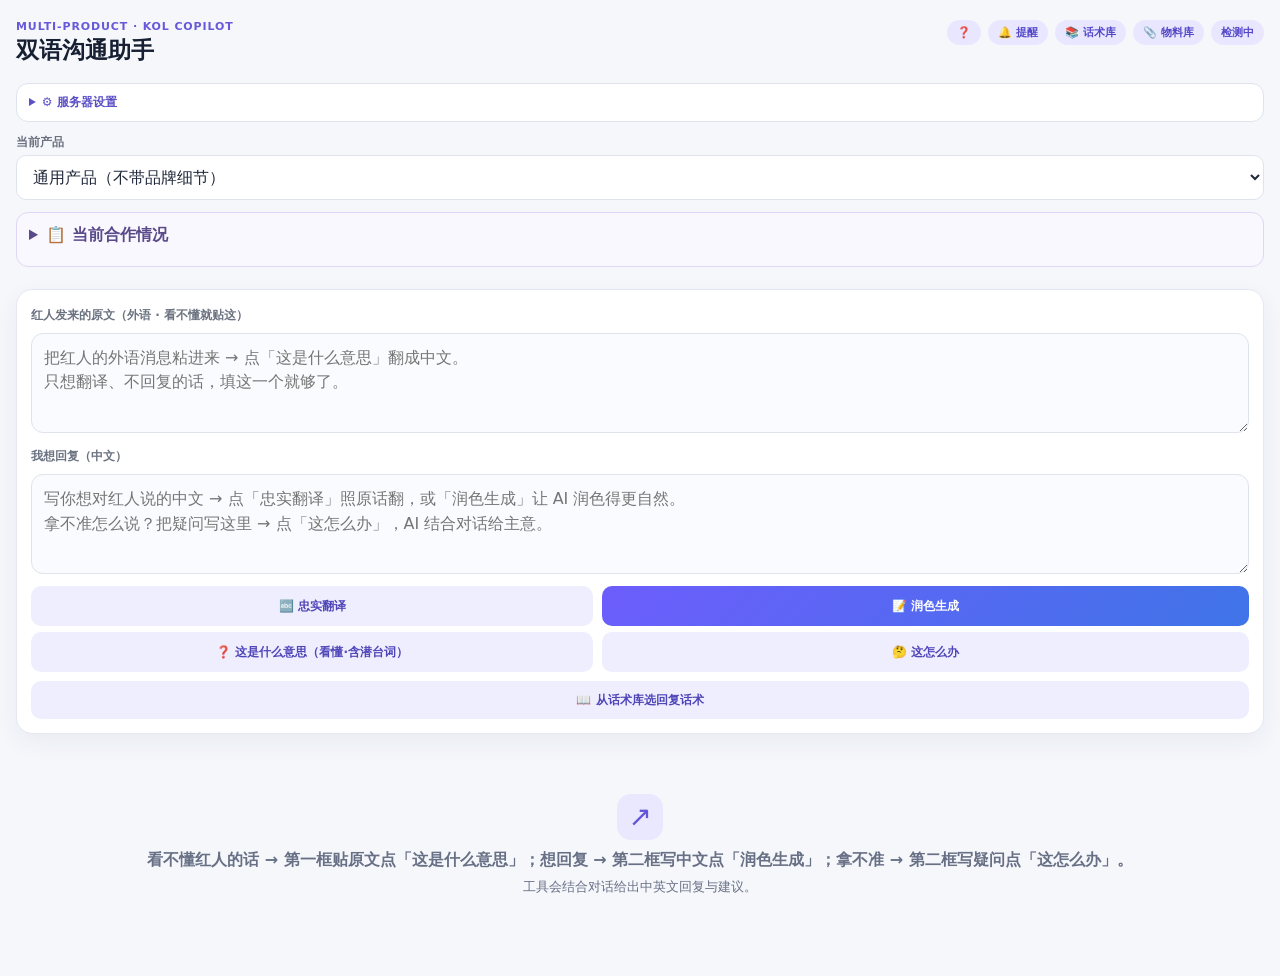
==== commit 34b11890: "双语回复自动逐句对齐（无需按钮）+ 这是什么意思升级为结合上下文解读 - 双语回复卡：每次生成回复后台自动 /api/align 逐句对齐，保证一句外语   对一句中文；先快速切分即时显示再替换。悬停" ====
--- a/bilingual-extension/sidepanel.html
+++ b/bilingual-extension/sidepanel.html
@@ -32,6 +32,15 @@
         <input id="server-admin" type="password" placeholder="留空＝普通成员，只能新增和查看" />
         <button id="save-server" type="button" class="primary">保存并连接</button>
         <p id="server-settings-status" class="template-status hidden"></p>
+        <hr style="border:none;border-top:1px solid #eee;margin:12px 0" />
+        <label>本地记录备份（合作进度 / 提醒 / 待办 / 身份）</label>
+        <div class="button-row">
+          <button id="backup-export" type="button" class="secondary">💾 导出备份</button>
+          <button id="backup-import" type="button" class="secondary">📂 导入恢复</button>
+          <input id="backup-file" type="file" accept="application/json,.json" class="hidden" />
+        </div>
+        <p id="backup-status" class="template-status hidden"></p>
+        <small style="color:#888;display:block;margin-top:4px">换电脑、或万一记录丢了，用这两个按钮搬家 / 还原。</small>
       </details>
 
       <div class="product-bar">
@@ -148,7 +157,7 @@
             <button id="do-polish" class="primary">📝 润色生成</button>
           </div>
           <div class="button-row ask-row">
-            <button id="ask-meaning" class="secondary">❓ 这是什么意思（翻成中文）</button>
+            <button id="ask-meaning" class="secondary">❓ 这是什么意思（看懂·含潜台词）</button>
             <button id="ask-howto" class="secondary">🤔 这怎么办</button>
           </div>
           <button id="open-playbook-reactive" class="secondary playbook-entry" type="button">📖 从话术库选回复话术</button>
@@ -175,11 +184,12 @@
               <span class="card-label">双语回复</span>
               <div class="heading-buttons">
                 <button class="save-trigger secondary" type="button">保存为话术</button>
-                <button data-copy-value="reply-target">复制外语</button>
-              </div>
-            </div>
-            <div class="bi-split-head"><span>外语（可改）</span><span>中文对照</span></div>
+                <button data-copy-value="reply-target">复制全部外语</button>
+              </div>
+            </div>
+            <div class="bi-split-head"><span>外语（可改）</span><span>中文对照</span><span>单句</span></div>
             <div id="bi-split" class="bi-split"></div>
+            <p class="bi-hint">每句自动对齐 · 鼠标移到一行两边对应高亮 · 点中文标记该行 · 点「复制」只拿这一句</p>
             <div class="reply-toolbar">
               <label class="reply-language-label">回复语言
                 <select id="reply-language" class="reply-language-select">
--- a/bilingual-extension/sidepanel.css
+++ b/bilingual-extension/sidepanel.css
@@ -53,7 +53,9 @@
 .chat-bubble.user { margin-left: auto; color: #fff; background: linear-gradient(135deg,#6d5dfc,#3f74e8); border-bottom-right-radius: 4px; }
 .chat-bubble.assistant { margin-right: auto; color: #2c3852; background: #f1f2f8; border-bottom-left-radius: 4px; }
 .align-list { margin-top: 4px; }
-.align-row { display: grid; grid-template-columns: 1fr 1fr; gap: 8px; margin-top: 5px; padding: 8px 9px; border-radius: 9px; background: #f5f6fa; transition: background .12s; }
+.align-row { display: grid; grid-template-columns: 1fr 1fr auto; gap: 8px; align-items: center; margin-top: 5px; padding: 8px 9px; border-radius: 9px; background: #f5f6fa; transition: background .12s; }
+.align-copy { padding: 3px 9px; font-size: 11px; white-space: nowrap; }
+.align-copy-head { margin: 0; color: #6b7280; font-size: 11px; font-weight: 700; text-align: center; }
 .align-row:first-child { margin-top: 6px; }
 .align-row:hover { background: #e6eefb; }
 .align-target { margin: 0; color: #20283a; font-size: 12.5px; line-height: 1.5; }
@@ -236,15 +238,20 @@
 .muted-row button { border: 1px solid #d8dced; background: #f4f6fb; border-radius: 8px; padding: 2px 8px; cursor: pointer; }
 
 /* ===== 双语回复左右分屏（Google翻译式，选句高亮） ===== */
-.bilingual-card .bi-split-head { display: grid; grid-template-columns: 1fr 1fr; gap: 8px; font-size: 11px; color: #8b90a0; margin: 4px 0 4px; }
+.bilingual-card .bi-split-head { display: grid; grid-template-columns: 1fr 1fr 52px; gap: 8px; font-size: 11px; color: #8b90a0; margin: 4px 0 4px; }
+.bilingual-card .bi-split-head span:last-child { text-align: center; }
 .bi-split { display: flex; flex-direction: column; gap: 2px; border: 1px solid #e9ebf2; border-radius: 10px; overflow: hidden; }
-.bi-row { display: grid; grid-template-columns: 1fr 1fr; gap: 0; border-bottom: 1px solid #f0f2f8; }
+.bi-row { display: grid; grid-template-columns: 1fr 1fr 52px; gap: 0; border-bottom: 1px solid #f0f2f8; align-items: stretch; }
 .bi-row:last-child { border-bottom: none; }
 .bi-row:hover { background: #eef4ff; }
+.bi-row.bi-picked { background: #fff4cc; box-shadow: inset 3px 0 0 #f6c344; }
 .bi-cell { padding: 8px 10px; font-size: 14px; line-height: 1.5; min-height: 20px; word-break: break-word; }
 .bi-target { border-right: 1px solid #f0f2f8; outline: none; }
 .bi-target:focus { background: #fffceb; }
-.bi-zh { color: #384056; background: #fafbfe; }
+.bi-zh { color: #384056; background: #fafbfe; cursor: pointer; }
+.bi-copy { align-self: center; margin: 4px; padding: 3px 0; font-size: 11px; border: 1px solid #dcd8ff; border-radius: 7px; background: #faf9ff; color: #5b50c6; cursor: pointer; opacity: 0; transition: opacity .12s; }
+.bi-row:hover .bi-copy, .bi-row.bi-picked .bi-copy { opacity: 1; }
+.bi-hint { margin: 5px 2px 0; font-size: 11px; color: #9aa0ad; line-height: 1.4; }
 .bi-loading { padding: 16px; text-align: center; color: #8b90a0; font-size: 13px; }
 .rewrite-card #rewrite-box { width: 100%; box-sizing: border-box; }
 .template-fold { margin: 8px 0; }
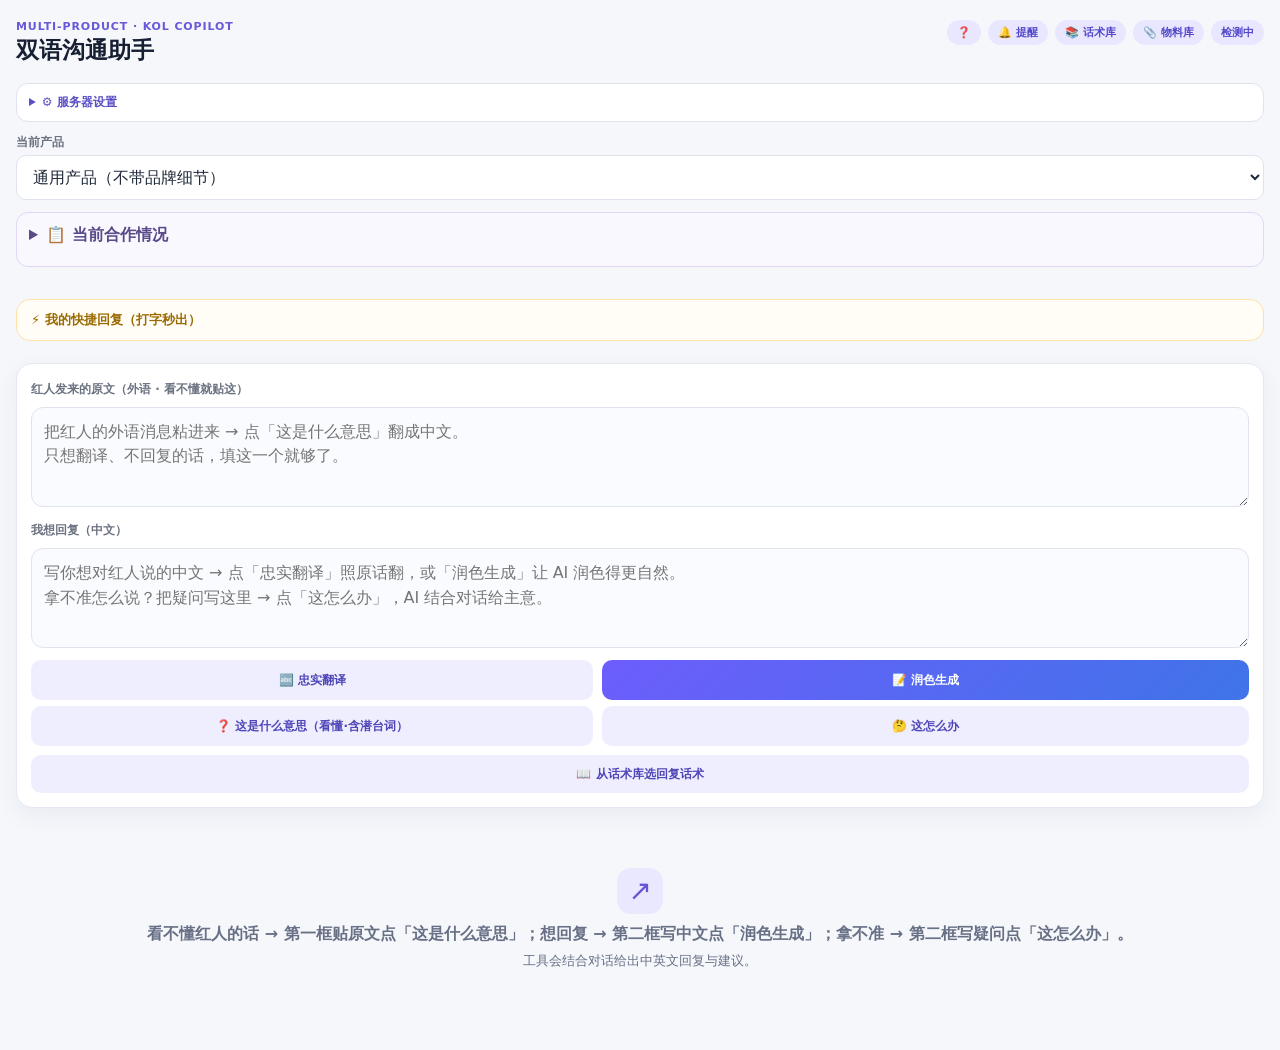
==== commit 79d4ff8b: "新增⚡个人快捷回复（本地·打字秒出）+ 团队/个人话术分层 - 个人快捷回复：存浏览器 kolQuickReplies，关键词本地即时匹配（不走 AI/服务器），   打字秒出、点一条填进双语回复卡；" ====
--- a/bilingual-extension/sidepanel.html
+++ b/bilingual-extension/sidepanel.html
@@ -143,6 +143,20 @@
           <textarea id="coop-text" class="hidden" rows="9" placeholder="一行一条，开头用 ✅ 或 ⬜；改完点上面「✏️ 改」收起。"></textarea>
         </details>
 
+        <details class="quickreply-card" id="quickreply-card">
+          <summary>⚡ 我的快捷回复（打字秒出）</summary>
+          <input id="qr-search" type="text" autocomplete="off" placeholder="打几个字搜你存的快捷（触发词或内容）→ 点一下填进回复" />
+          <div id="qr-results" class="qr-results"></div>
+          <details class="qr-add" id="qr-add">
+            <summary>＋ 手动加一条快捷</summary>
+            <input id="qr-trigger" type="text" placeholder="触发词，例如：报价 / 免费 / brief（打这几个字就能搜到）" />
+            <textarea id="qr-target" rows="2" placeholder="外语回复"></textarea>
+            <textarea id="qr-zh" rows="2" placeholder="中文对照（可留空）"></textarea>
+            <button id="qr-add-save" class="secondary" type="button">保存到我的快捷</button>
+            <p id="qr-add-status" class="template-status hidden"></p>
+          </details>
+        </details>
+
         <section class="input-card">
           <label for="message">红人发来的原文（外语 · 看不懂就贴这）</label>
           <textarea id="message" rows="3" placeholder="把红人的外语消息粘进来 → 点「这是什么意思」翻成中文。&#10;只想翻译、不回复的话，填这一个就够了。"></textarea>
@@ -183,13 +197,15 @@
             <div class="card-heading">
               <span class="card-label">双语回复</span>
               <div class="heading-buttons">
+                <button id="save-as-quick" class="secondary" type="button">⭐ 存为快捷</button>
                 <button class="save-trigger secondary" type="button">保存为话术</button>
                 <button data-copy-value="reply-target">复制全部外语</button>
               </div>
             </div>
-            <div class="bi-split-head"><span>外语（可改）</span><span>中文对照</span><span>单句</span></div>
+            <div class="bi-split-head"><span>外语</span><span>中文（可改）</span><span>单句</span></div>
             <div id="bi-split" class="bi-split"></div>
-            <p class="bi-hint">每句自动对齐 · 鼠标移到一行两边对应高亮 · 点中文标记该行 · 点「复制」只拿这一句</p>
+            <p class="bi-hint">每句自动对齐 · 鼠标移到一行两边对应高亮 · 点外语标记该行 · 点「复制」只拿这一句</p>
+            <button id="rewrite-from-zh" class="secondary" type="button">✅ 按修改后的中文改写外语</button>
             <div class="reply-toolbar">
               <label class="reply-language-label">回复语言
                 <select id="reply-language" class="reply-language-select">
@@ -217,8 +233,8 @@
 
           <!-- 2. 改写 / 写中文意图（合并原来的润色 + 逐句改） -->
           <article class="card rewrite-card">
-            <span class="card-label">想改？写一句（中文）</span>
-            <textarea id="rewrite-box" rows="2" placeholder="例如：太长了精简一点 / 语气更热情 / 主语翻反了，是对方让我发发票 / 别提价格。也可以直接写你的中文意图让 AI 生成。"></textarea>
+            <span class="card-label">或：写一句话让 AI 改（语气 / 长度 / 口径）</span>
+            <textarea id="rewrite-box" rows="2" placeholder="例如：太长了精简一点 / 语气更热情 / 主语翻反了，是对方让我发发票 / 别提价格。&#10;（想自己改意思，直接在上面中文格里改，再点「按修改后的中文改写外语」）"></textarea>
             <button id="rewrite-go" class="editor-tool primary">让 AI 改 / 生成双语</button>
             <p id="rewrite-status" class="refine-status hidden"></p>
           </article>
--- a/bilingual-extension/sidepanel.css
+++ b/bilingual-extension/sidepanel.css
@@ -246,12 +246,13 @@
 .bi-row:hover { background: #eef4ff; }
 .bi-row.bi-picked { background: #fff4cc; box-shadow: inset 3px 0 0 #f6c344; }
 .bi-cell { padding: 8px 10px; font-size: 14px; line-height: 1.5; min-height: 20px; word-break: break-word; }
-.bi-target { border-right: 1px solid #f0f2f8; outline: none; }
-.bi-target:focus { background: #fffceb; }
-.bi-zh { color: #384056; background: #fafbfe; cursor: pointer; }
+.bi-target { border-right: 1px solid #f0f2f8; cursor: pointer; }
+.bi-zh { color: #384056; background: #fffdf5; outline: none; cursor: text; }
+.bi-zh:focus { background: #fff6d6; }
 .bi-copy { align-self: center; margin: 4px; padding: 3px 0; font-size: 11px; border: 1px solid #dcd8ff; border-radius: 7px; background: #faf9ff; color: #5b50c6; cursor: pointer; opacity: 0; transition: opacity .12s; }
 .bi-row:hover .bi-copy, .bi-row.bi-picked .bi-copy { opacity: 1; }
 .bi-hint { margin: 5px 2px 0; font-size: 11px; color: #9aa0ad; line-height: 1.4; }
+#rewrite-from-zh { width: 100%; margin-top: 7px; }
 .bi-loading { padding: 16px; text-align: center; color: #8b90a0; font-size: 13px; }
 .rewrite-card #rewrite-box { width: 100%; box-sizing: border-box; }
 .template-fold { margin: 8px 0; }
@@ -294,3 +295,23 @@
 .cl-row.warn { background: #fff7e6; border-left-color: #e0a020; color: #8a5a00; font-weight: 600; }
 .cl-row.plain { color: #384056; }
 .coop-edit-btn { float: right; border: 1px solid #d8cdf0; background: #f3edff; color: #5a4a8a; border-radius: 999px; padding: 2px 10px; font-size: 11px; cursor: pointer; font-weight: 400; }
+
+/* ⚡ 我的快捷回复 */
+.quickreply-card { margin: 10px 0; border: 1px solid #ffe2a8; border-radius: 14px; background: #fffdf6; padding: 0; }
+.quickreply-card > summary { cursor: pointer; padding: 11px 14px; font-size: 13px; font-weight: 700; color: #9a6a00; list-style: none; }
+.quickreply-card > summary::-webkit-details-marker { display: none; }
+.quickreply-card[open] > summary { border-bottom: 1px solid #ffe2a8; }
+#qr-search { width: 100%; margin: 10px 0 6px; padding: 9px 11px; border: 1px solid #e6d9b8; border-radius: 10px; font-size: 14px; box-sizing: border-box; }
+.quickreply-card > input, .quickreply-card .qr-results, .quickreply-card .qr-add { margin-left: 12px; margin-right: 12px; }
+.qr-results { display: flex; flex-direction: column; gap: 5px; margin-bottom: 8px; }
+.qr-empty { margin: 4px 2px 8px; font-size: 12px; color: #9aa0ad; }
+.qr-item { display: grid; grid-template-columns: 1fr auto; gap: 4px; align-items: stretch; }
+.qr-pick { text-align: left; display: grid; gap: 2px; padding: 8px 10px; border: 1px solid #eee2c4; border-radius: 9px; background: #fff; cursor: pointer; }
+.qr-pick:hover { background: #fff6df; border-color: #f3d896; }
+.qr-trigger { font-size: 13px; font-weight: 700; color: #6b4e00; }
+.qr-preview { font-size: 12px; color: #6b7280; white-space: nowrap; overflow: hidden; text-overflow: ellipsis; }
+.qr-del { border: none; background: transparent; cursor: pointer; font-size: 14px; padding: 0 6px; border-radius: 8px; color: #b0455a; }
+.qr-del:hover { background: #ffe6ec; }
+.qr-add { margin-bottom: 12px; }
+.qr-add > summary { cursor: pointer; font-size: 12px; color: #9a6a00; padding: 4px 0; }
+.qr-add input, .qr-add textarea { width: 100%; margin: 5px 0; padding: 8px 10px; border: 1px solid #e6d9b8; border-radius: 9px; font-size: 13px; box-sizing: border-box; }
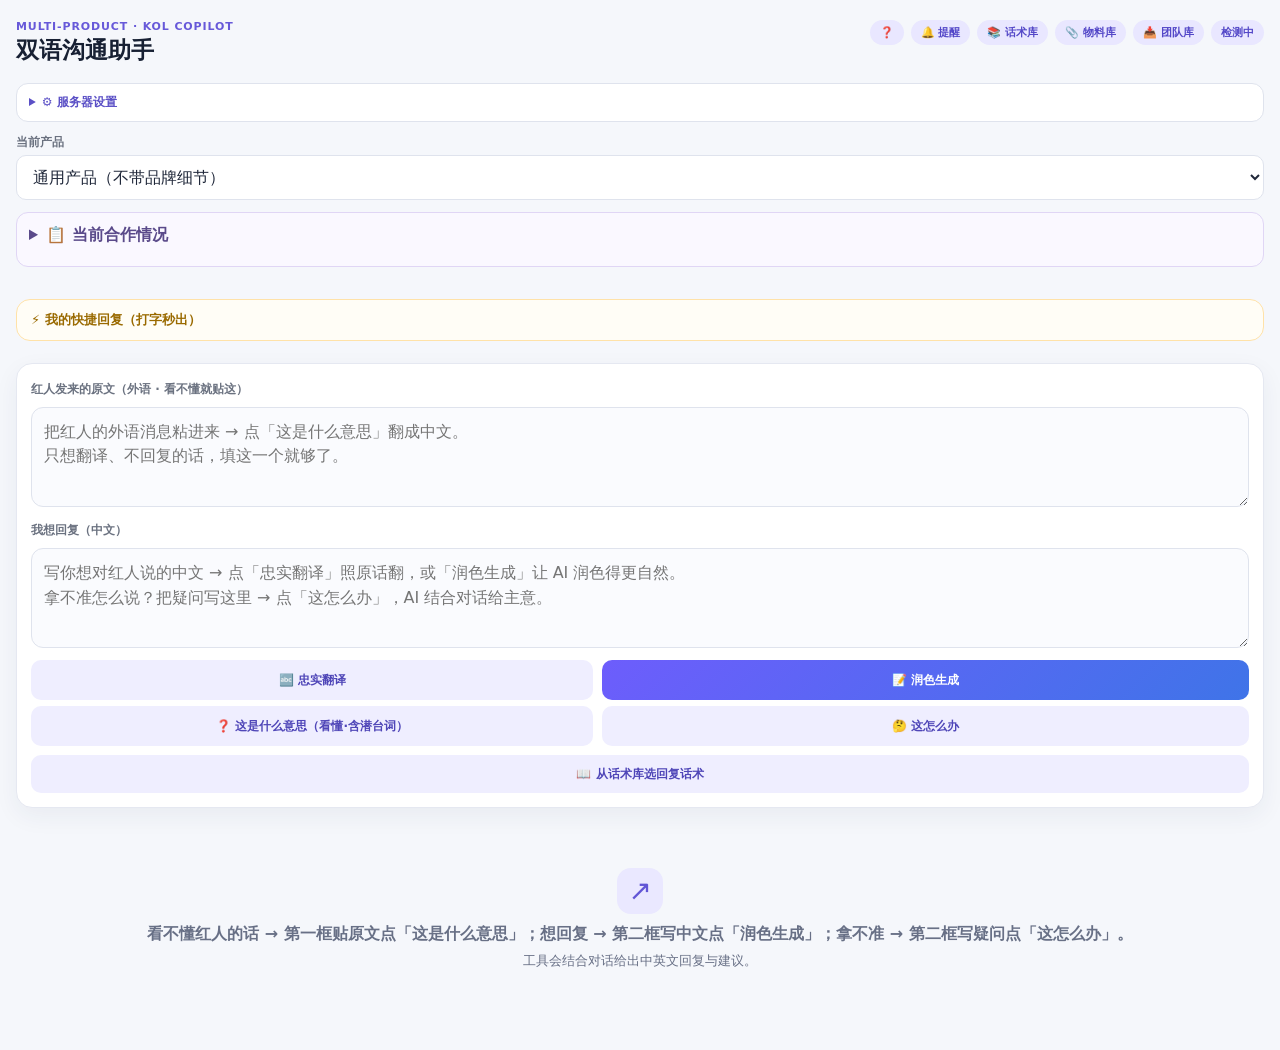
==== commit e8bb21bd: "团队库 Word 导入：浏览器解析 .docx → 合并入库（AI 判重/冲突）+ 图片进物料库 非技术管理员可在侧边栏「📥 团队库」上传话术 Word，直接更新团队知识库， 不再依赖离线 pytho" ====
--- a/bilingual-extension/sidepanel.html
+++ b/bilingual-extension/sidepanel.html
@@ -18,6 +18,7 @@
           <button id="open-reminders" class="status archive-entry" title="待回复 / 待跟进 / 待办提醒">🔔 提醒</button>
           <button id="open-archive" class="status archive-entry" title="查看已保存的话术库">📚 话术库</button>
           <button id="open-assets" class="status archive-entry" title="logo / 教程图 / 链接等物料">📎 物料库</button>
+          <button id="open-kb-import" class="status archive-entry" title="管理员：上传话术 Word 更新团队库">📥 团队库</button>
           <button id="service-status" class="status" title="点击重新检测">检测中</button>
         </div>
       </header>
@@ -425,6 +426,27 @@
         <div id="assets-list"></div>
       </section>
 
+      <section id="kb-import-panel" class="archive-panel hidden">
+        <div class="card-heading">
+          <div>
+            <span class="card-label">团队库导入</span>
+            <h2>上传话术 Word 更新团队库</h2>
+          </div>
+        </div>
+        <p class="guide-tip" style="margin:0 0 10px">
+          选一份话术 <b>.docx</b>，插件会在你电脑本地拆成一条条话术（按「产品 / 语种 / 场景」），
+          表格里的示例截图会进物料库。<b>重复</b>的自动跳过，<b>同场景内容变了</b>的由 AI 判断保留哪版。
+          导入前会自动备份旧库，导错可回滚。仅<b>管理员</b>可用。
+        </p>
+        <input id="kb-import-file" type="file" accept=".docx,application/vnd.openxmlformats-officedocument.wordprocessingml.document" class="hidden" />
+        <div class="button-row">
+          <button id="kb-pick-file" type="button" class="primary">📄 选择 Word 文件</button>
+        </div>
+        <p id="kb-import-status" class="template-status hidden"></p>
+        <div id="kb-import-preview" class="hidden"></div>
+        <div id="kb-import-result" class="hidden"></div>
+      </section>
+
       <!-- ===================== 共用：话术库 + 保存弹窗 ===================== -->
       <section id="archive-panel" class="archive-panel hidden">
         <div class="card-heading">
@@ -481,6 +503,7 @@
       </dialog>
     </main>
     <script src="knowledge.js"></script>
+    <script src="docx-import.js"></script>
     <script src="sidepanel.js"></script>
   </body>
 </html>
--- a/bilingual-extension/sidepanel.css
+++ b/bilingual-extension/sidepanel.css
@@ -315,3 +315,38 @@
 .qr-add { margin-bottom: 12px; }
 .qr-add > summary { cursor: pointer; font-size: 12px; color: #9a6a00; padding: 4px 0; }
 .qr-add input, .qr-add textarea { width: 100%; margin: 5px 0; padding: 8px 10px; border: 1px solid #e6d9b8; border-radius: 9px; font-size: 13px; box-sizing: border-box; }
+
+/* ===== 团队库 Word 导入 ===== */
+#kb-import-panel .button-row { margin: 10px 0; }
+.kb-preview-box {
+  border: 1px solid #e7e7ef;
+  border-radius: 10px;
+  padding: 12px;
+  margin-top: 10px;
+  background: #fafaff;
+}
+.kb-stat-row { display: flex; flex-wrap: wrap; gap: 8px; margin-bottom: 8px; }
+.kb-stat {
+  background: #eef0ff;
+  color: #3a3a5a;
+  border-radius: 999px;
+  padding: 3px 11px;
+  font-size: 13px;
+}
+.kb-stat b { color: #4338ca; }
+.kb-mini { margin: 6px 0; font-size: 13px; color: #444; line-height: 1.5; }
+.kb-mini2 { color: #888; }
+.kb-mini code {
+  background: #f0f0f5;
+  padding: 1px 5px;
+  border-radius: 4px;
+  font-size: 12px;
+}
+.kb-conflicts {
+  margin: 4px 0 0;
+  padding-left: 18px;
+  font-size: 13px;
+  color: #444;
+  line-height: 1.6;
+}
+.kb-conflicts b { color: #b45309; }
